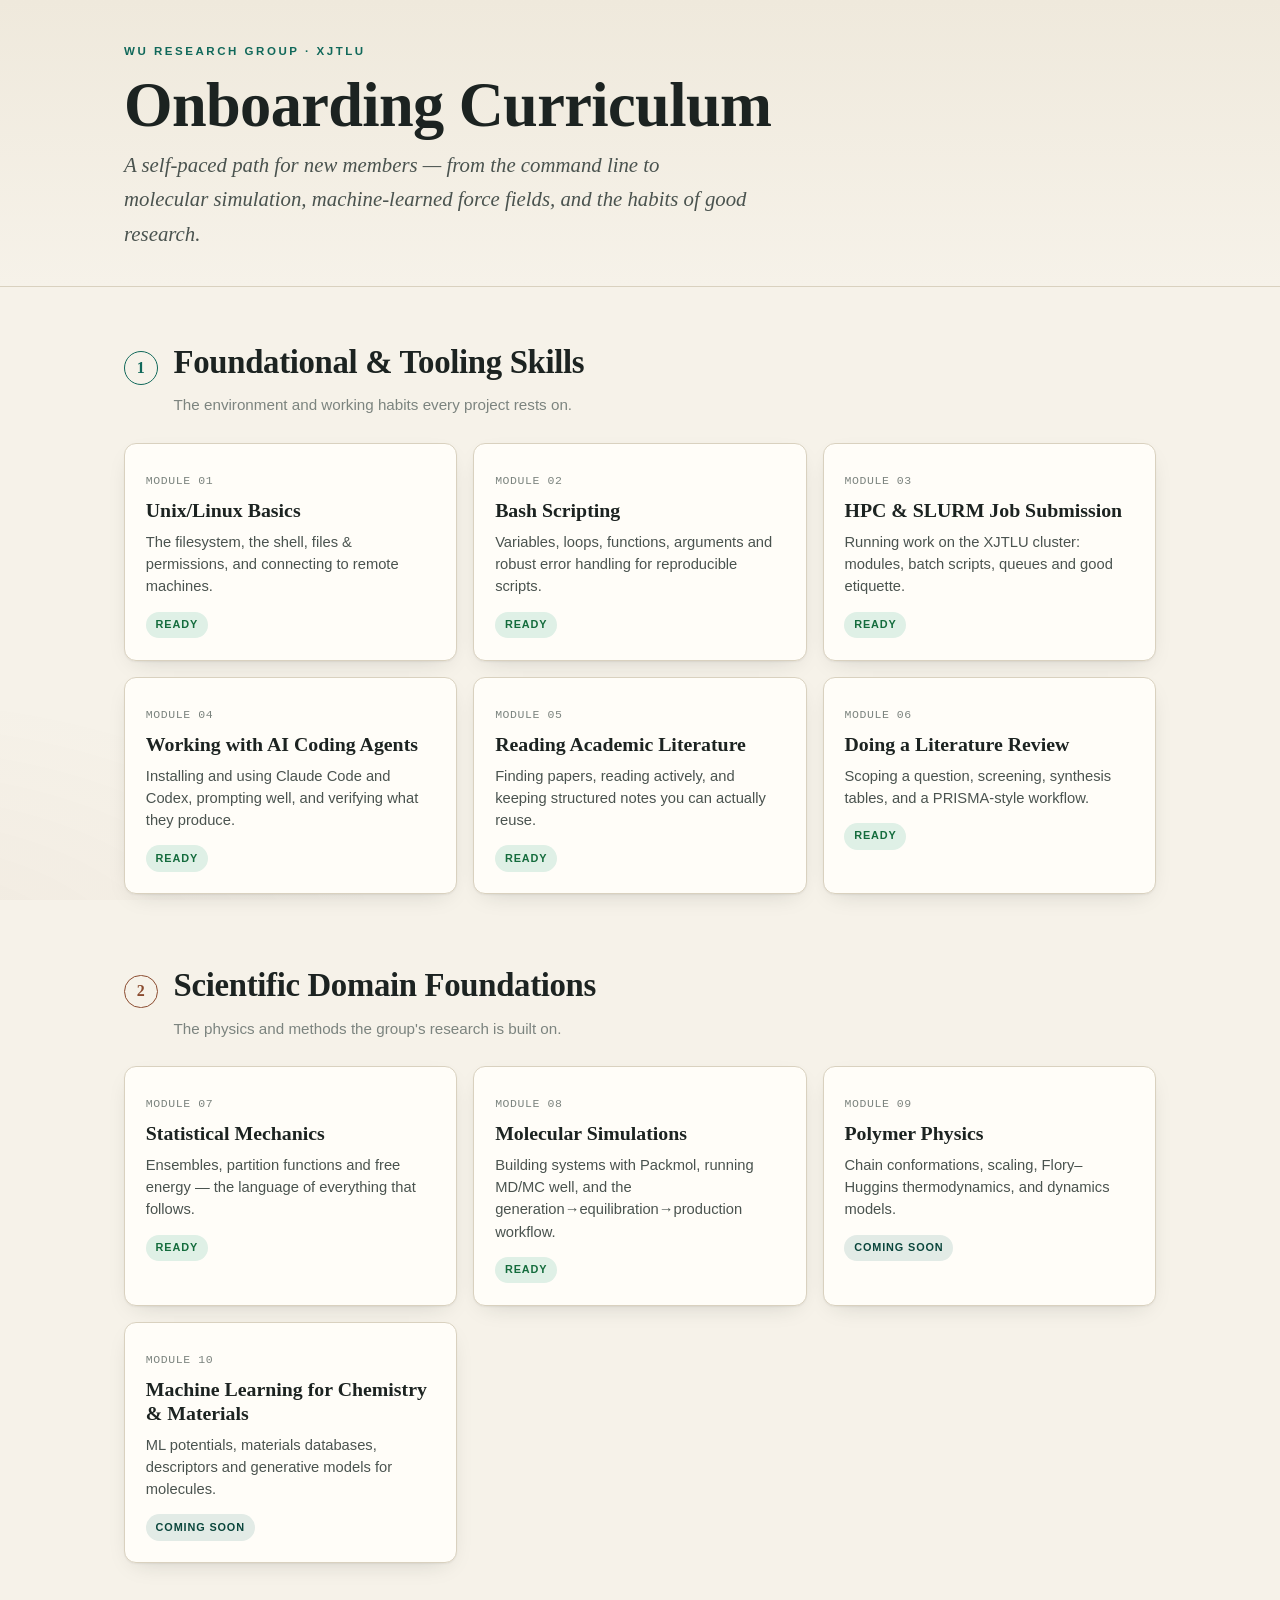
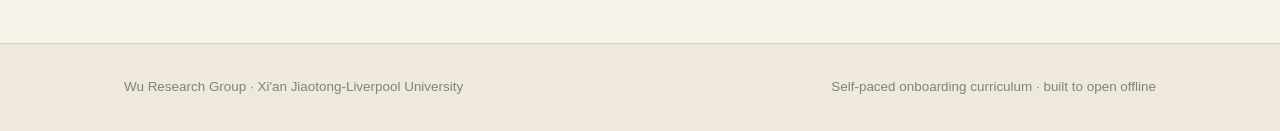
==== index.html @ 7ca5b6db "Module 08: Molecular Simulations — full content System construction (Packmol), MD engine (Verlet, en" ====
<!doctype html>
<html lang="en">
<head>
<meta charset="utf-8">
<meta name="viewport" content="width=device-width, initial-scale=1">
<title>WuGroup Onboarding</title>
<meta name="description" content="Onboarding curriculum for new members of the Wu Research Group (XJTLU): tooling and computational-science foundations.">
<link rel="stylesheet" href="assets/style.css">
</head>
<body>
<div class="wrap">

  <header class="masthead">
    <div class="container">
      <p class="eyebrow">Wu Research Group · XJTLU</p>
      <h1>Onboarding&nbsp;Curriculum</h1>
      <p class="lede">A self-paced path for new members — from the command line to molecular simulation, machine-learned force fields, and the habits of good research.</p>
    </div>
  </header>

  <main class="container">

    <section class="area area--tool">
      <div class="area-head">
        <span class="idx">1</span>
        <div>
          <h2>Foundational &amp; Tooling Skills</h2>
          <div class="sub">The environment and working habits every project rests on.</div>
        </div>
      </div>
      <div class="modules">
        <a class="mod" href="modules/unix-linux-basics.html">
          <span class="num">MODULE 01</span>
          <h3>Unix/Linux Basics</h3>
          <p>The filesystem, the shell, files &amp; permissions, and connecting to remote machines.</p>
          <span class="badge badge--ready">Ready</span>
        </a>
        <a class="mod" href="modules/bash-scripting.html">
          <span class="num">MODULE 02</span>
          <h3>Bash Scripting</h3>
          <p>Variables, loops, functions, arguments and robust error handling for reproducible scripts.</p>
          <span class="badge badge--ready">Ready</span>
        </a>
        <a class="mod" href="modules/hpc-slurm.html">
          <span class="num">MODULE 03</span>
          <h3>HPC &amp; SLURM Job Submission</h3>
          <p>Running work on the XJTLU cluster: modules, batch scripts, queues and good etiquette.</p>
          <span class="badge badge--ready">Ready</span>
        </a>
        <a class="mod" href="modules/ai-coding-agents.html">
          <span class="num">MODULE 04</span>
          <h3>Working with AI Coding Agents</h3>
          <p>Installing and using Claude Code and Codex, prompting well, and verifying what they produce.</p>
          <span class="badge badge--ready">Ready</span>
        </a>
        <a class="mod" href="modules/reading-literature.html">
          <span class="num">MODULE 05</span>
          <h3>Reading Academic Literature</h3>
          <p>Finding papers, reading actively, and keeping structured notes you can actually reuse.</p>
          <span class="badge badge--ready">Ready</span>
        </a>
        <a class="mod" href="modules/literature-review.html">
          <span class="num">MODULE 06</span>
          <h3>Doing a Literature Review</h3>
          <p>Scoping a question, screening, synthesis tables, and a PRISMA-style workflow.</p>
          <span class="badge badge--ready">Ready</span>
        </a>
      </div>
    </section>

    <section class="area area--sci">
      <div class="area-head">
        <span class="idx">2</span>
        <div>
          <h2>Scientific Domain Foundations</h2>
          <div class="sub">The physics and methods the group's research is built on.</div>
        </div>
      </div>
      <div class="modules">
        <a class="mod" href="modules/statistical-mechanics.html">
          <span class="num">MODULE 07</span>
          <h3>Statistical Mechanics</h3>
          <p>Ensembles, partition functions and free energy — the language of everything that follows.</p>
          <span class="badge badge--ready">Ready</span>
        </a>
        <a class="mod" href="modules/molecular-simulations.html">
          <span class="num">MODULE 08</span>
          <h3>Molecular Simulations</h3>
          <p>Building systems with Packmol, running MD/MC well, and the generation→equilibration→production workflow.</p>
          <span class="badge badge--ready">Ready</span>
        </a>
        <a class="mod" href="modules/polymer-physics.html">
          <span class="num">MODULE 09</span>
          <h3>Polymer Physics</h3>
          <p>Chain conformations, scaling, Flory–Huggins thermodynamics, and dynamics models.</p>
          <span class="badge badge--soon">Coming soon</span>
        </a>
        <a class="mod" href="modules/ml-chemistry-materials.html">
          <span class="num">MODULE 10</span>
          <h3>Machine Learning for Chemistry &amp; Materials</h3>
          <p>ML potentials, materials databases, descriptors and generative models for molecules.</p>
          <span class="badge badge--soon">Coming soon</span>
        </a>
      </div>
    </section>

  </main>

  <footer class="site-foot">
    <div class="container">
      <p>Wu Research Group · Xi'an Jiaotong-Liverpool University</p>
      <p>Self-paced onboarding curriculum · built to open offline</p>
    </div>
  </footer>

</div>
</body>
</html>
---- assets/style.css ----
/* ==========================================================================
   WuGroup Onboarding — shared stylesheet
   Standalone: no external fonts, no CDN. Renders offline via file://.
   Aesthetic: refined academic/editorial. Warm paper, deep ink, teal accent.
   ========================================================================== */

:root {
  --paper:        #f6f2e9;
  --paper-2:      #efe9dc;
  --card:         #fffdf8;
  --ink:          #1c2321;
  --ink-soft:     #4a534f;
  --ink-faint:    #7c847f;
  --rule:         #d9d1bf;
  --accent:       #10685a;   /* deep teal-green */
  --accent-dark:  #0a463c;
  --accent-soft:  #e2ebe6;
  --area2:        #8a4b2f;   /* warm sienna, for the science area */
  --area2-soft:   #f0e5da;
  --shadow:       0 1px 2px rgba(28,35,33,.06), 0 8px 24px -12px rgba(28,35,33,.22);

  --serif: "Iowan Old Style", "Palatino Linotype", Palatino, "Book Antiqua", Georgia, serif;
  --sans:  ui-sans-serif, -apple-system, BlinkMacSystemFont, "Segoe UI", Roboto, "Helvetica Neue", Arial, sans-serif;
  --mono:  ui-monospace, "SF Mono", "JetBrains Mono", "Cascadia Code", Menlo, Consolas, monospace;

  --measure: 68ch;
}

* { box-sizing: border-box; }

html { scroll-behavior: smooth; }

body {
  margin: 0;
  background: var(--paper);
  color: var(--ink);
  font-family: var(--sans);
  font-size: 18px;
  line-height: 1.65;
  -webkit-font-smoothing: antialiased;
  text-rendering: optimizeLegibility;
}

/* subtle paper grain via layered gradients (no image files) */
body::before {
  content: "";
  position: fixed;
  inset: 0;
  pointer-events: none;
  z-index: 0;
  background:
    radial-gradient(1200px 600px at 85% -10%, rgba(16,104,90,.06), transparent 60%),
    radial-gradient(900px 500px at -10% 110%, rgba(138,75,47,.05), transparent 60%);
}

.wrap { position: relative; z-index: 1; }

a { color: var(--accent-dark); text-underline-offset: 3px; text-decoration-thickness: 1px; }
a:hover { color: var(--accent); }

code, kbd, samp { font-family: var(--mono); font-size: .88em; }
:not(pre) > code {
  background: var(--paper-2);
  border: 1px solid var(--rule);
  padding: .08em .38em;
  border-radius: 4px;
}
pre {
  background: #10181655;
  background: var(--card);
  border: 1px solid var(--rule);
  border-left: 3px solid var(--accent);
  padding: 1rem 1.15rem;
  border-radius: 8px;
  overflow-x: auto;
  font-family: var(--mono);
  font-size: .82em;
  line-height: 1.55;
}

/* ---------- layout shells ---------- */
.container { max-width: 1080px; margin: 0 auto; padding: 0 1.5rem; }
.prose { max-width: var(--measure); }

/* ---------- masthead ---------- */
.masthead {
  border-bottom: 1px solid var(--rule);
  background: linear-gradient(180deg, var(--paper-2), var(--paper));
}
.masthead .container { padding-top: 2.6rem; padding-bottom: 2.2rem; }
.eyebrow {
  font-family: var(--sans);
  text-transform: uppercase;
  letter-spacing: .22em;
  font-size: .72rem;
  font-weight: 600;
  color: var(--accent);
  margin: 0 0 .8rem;
}
.masthead h1 {
  font-family: var(--serif);
  font-weight: 600;
  font-size: clamp(2.4rem, 6vw, 3.9rem);
  line-height: 1.04;
  letter-spacing: -.01em;
  margin: 0 0 .6rem;
}
.masthead .lede {
  font-family: var(--serif);
  font-size: clamp(1.05rem, 2.4vw, 1.3rem);
  color: var(--ink-soft);
  max-width: 60ch;
  margin: 0;
  font-style: italic;
}

/* ---------- area sections ---------- */
.area { padding: 3rem 0 1rem; }
.area-head { display: flex; align-items: baseline; gap: 1rem; margin-bottom: 1.6rem; }
.area-head .idx {
  font-family: var(--serif);
  font-size: 1rem; font-weight: 700;
  color: var(--accent);
  border: 1.5px solid var(--accent);
  border-radius: 999px;
  width: 2.1rem; height: 2.1rem;
  display: grid; place-items: center;
  flex: none;
}
.area--sci .idx { color: var(--area2); border-color: var(--area2); }
.area-head h2 {
  font-family: var(--serif);
  font-weight: 600;
  font-size: clamp(1.5rem, 3.4vw, 2.05rem);
  margin: 0; letter-spacing: -.01em;
}
.area-head .sub { color: var(--ink-faint); font-size: .95rem; margin-top: .2rem; }

/* ---------- module cards ---------- */
.modules { display: grid; grid-template-columns: repeat(auto-fill, minmax(300px, 1fr)); gap: 1rem; }
.mod {
  position: relative;
  display: block;
  background: var(--card);
  border: 1px solid var(--rule);
  border-radius: 12px;
  padding: 1.25rem 1.3rem 1.35rem;
  box-shadow: var(--shadow);
  text-decoration: none;
  color: inherit;
  transition: transform .16s ease, box-shadow .16s ease, border-color .16s ease;
  overflow: hidden;
}
.mod::before {
  content: "";
  position: absolute; left: 0; top: 0; bottom: 0; width: 4px;
  background: var(--accent);
  opacity: .0; transition: opacity .16s ease;
}
.area--sci .mod::before { background: var(--area2); }
.mod:hover { transform: translateY(-3px); box-shadow: 0 2px 4px rgba(28,35,33,.08), 0 18px 40px -18px rgba(28,35,33,.4); border-color: var(--accent); }
.area--sci .mod:hover { border-color: var(--area2); }
.mod:hover::before { opacity: 1; }
.mod .num {
  font-family: var(--mono);
  font-size: .72rem;
  color: var(--ink-faint);
  letter-spacing: .05em;
}
.mod h3 {
  font-family: var(--serif);
  font-weight: 600;
  font-size: 1.24rem;
  line-height: 1.2;
  margin: .35rem 0 .5rem;
}
.mod p { margin: 0; font-size: .92rem; color: var(--ink-soft); line-height: 1.5; }
.badge {
  display: inline-block;
  margin-top: .9rem;
  font-family: var(--sans);
  font-size: .68rem;
  font-weight: 600;
  letter-spacing: .08em;
  text-transform: uppercase;
  padding: .2rem .55rem;
  border-radius: 999px;
  background: var(--paper-2);
  color: var(--ink-faint);
  border: 1px solid var(--rule);
}
.badge--soon { background: var(--accent-soft); color: var(--accent-dark); border-color: transparent; }
.badge--ready { background: #dff0e6; color: #146c3d; border-color: transparent; }

/* ---------- module page ---------- */
.breadcrumb { padding: 1.4rem 0 0; font-size: .85rem; color: var(--ink-faint); }
.breadcrumb a { text-decoration: none; font-weight: 600; }
.mod-masthead { border-bottom: 1px solid var(--rule); padding-bottom: 1.8rem; margin-bottom: 2rem; }
.mod-masthead .kicker { text-transform: uppercase; letter-spacing: .18em; font-size: .7rem; font-weight: 700; color: var(--accent); margin: 1.4rem 0 .6rem; }
.mod-masthead h1 { font-family: var(--serif); font-weight: 600; font-size: clamp(2rem, 5vw, 3rem); line-height: 1.06; margin: 0 0 .5rem; letter-spacing: -.01em; }
.mod-masthead .summary { font-family: var(--serif); font-style: italic; font-size: 1.18rem; color: var(--ink-soft); margin: 0; max-width: 58ch; }

.section { margin: 2.4rem 0; }
.section > h2 {
  font-family: var(--serif);
  font-weight: 600;
  font-size: 1.5rem;
  margin: 0 0 .8rem;
  padding-bottom: .4rem;
  border-bottom: 2px solid var(--accent-soft);
}
.section h3 { font-family: var(--serif); font-weight: 600; font-size: 1.18rem; margin: 1.6rem 0 .5rem; }
.prose p, .prose li { color: var(--ink); }
.prose ul, .prose ol { padding-left: 1.3rem; }
.prose li { margin: .3rem 0; }

.callout {
  background: var(--accent-soft);
  border-radius: 10px;
  padding: 1rem 1.2rem;
  margin: 1.4rem 0;
  border: 1px solid #cfe0d8;
}
.callout .callout-title { font-weight: 700; color: var(--accent-dark); margin: 0 0 .35rem; font-size: .95rem; }

.meta-grid { display: grid; grid-template-columns: repeat(auto-fit, minmax(220px,1fr)); gap: 1rem; margin: 1.4rem 0; }
.meta-card { background: var(--card); border: 1px solid var(--rule); border-radius: 10px; padding: 1rem 1.1rem; }
.meta-card h4 { margin: 0 0 .5rem; font-size: .72rem; text-transform: uppercase; letter-spacing: .12em; color: var(--ink-faint); }
.meta-card ul { margin: 0; padding-left: 1.1rem; font-size: .92rem; }

figure { margin: 1.6rem 0; }
figure svg, figure img { max-width: 100%; height: auto; display: block; }
figcaption { font-size: .82rem; color: var(--ink-faint); margin-top: .5rem; font-style: italic; }

.resource-list { list-style: none; padding: 0; }
.resource-list li { padding: .55rem 0; border-bottom: 1px dashed var(--rule); }

/* ---------- prev/next nav ---------- */
.pager { display: flex; justify-content: space-between; gap: 1rem; margin: 3rem 0 1rem; padding-top: 1.6rem; border-top: 1px solid var(--rule); }
.pager a { display: block; max-width: 46%; text-decoration: none; color: var(--ink-soft); }
.pager a:hover { color: var(--accent); }
.pager .dir { font-size: .7rem; text-transform: uppercase; letter-spacing: .1em; color: var(--ink-faint); }
.pager .t { font-family: var(--serif); font-size: 1.02rem; font-weight: 600; }
.pager .next { margin-left: auto; text-align: right; }

/* ---------- footer ---------- */
.site-foot { margin-top: 4rem; border-top: 1px solid var(--rule); background: var(--paper-2); }
.site-foot .container { padding: 2rem 1.5rem; display: flex; flex-wrap: wrap; gap: .6rem 1.4rem; align-items: center; justify-content: space-between; }
.site-foot p { margin: 0; font-size: .84rem; color: var(--ink-faint); }
.site-foot a { color: var(--ink-soft); }

@media (max-width: 640px) {
  body { font-size: 17px; }
  .pager { flex-direction: column; }
  .pager a, .pager .next { max-width: 100%; text-align: left; margin-left: 0; }
}

@media (prefers-color-scheme: dark) {
  :root {
    --paper:#14181a; --paper-2:#1b2124; --card:#1c2327; --ink:#e9e6dd; --ink-soft:#b3b8b3;
    --ink-faint:#899089; --rule:#2c3438; --accent:#4fc7b0; --accent-dark:#7ad9c6;
    --accent-soft:#173029; --area2:#d99a74; --area2-soft:#2a201a; --shadow:0 1px 2px rgba(0,0,0,.4),0 10px 30px -14px rgba(0,0,0,.7);
  }
  .badge--ready { background:#123722; color:#7fe0a6; }
  .badge--soon { background:var(--accent-soft); color:var(--accent-dark); }
}
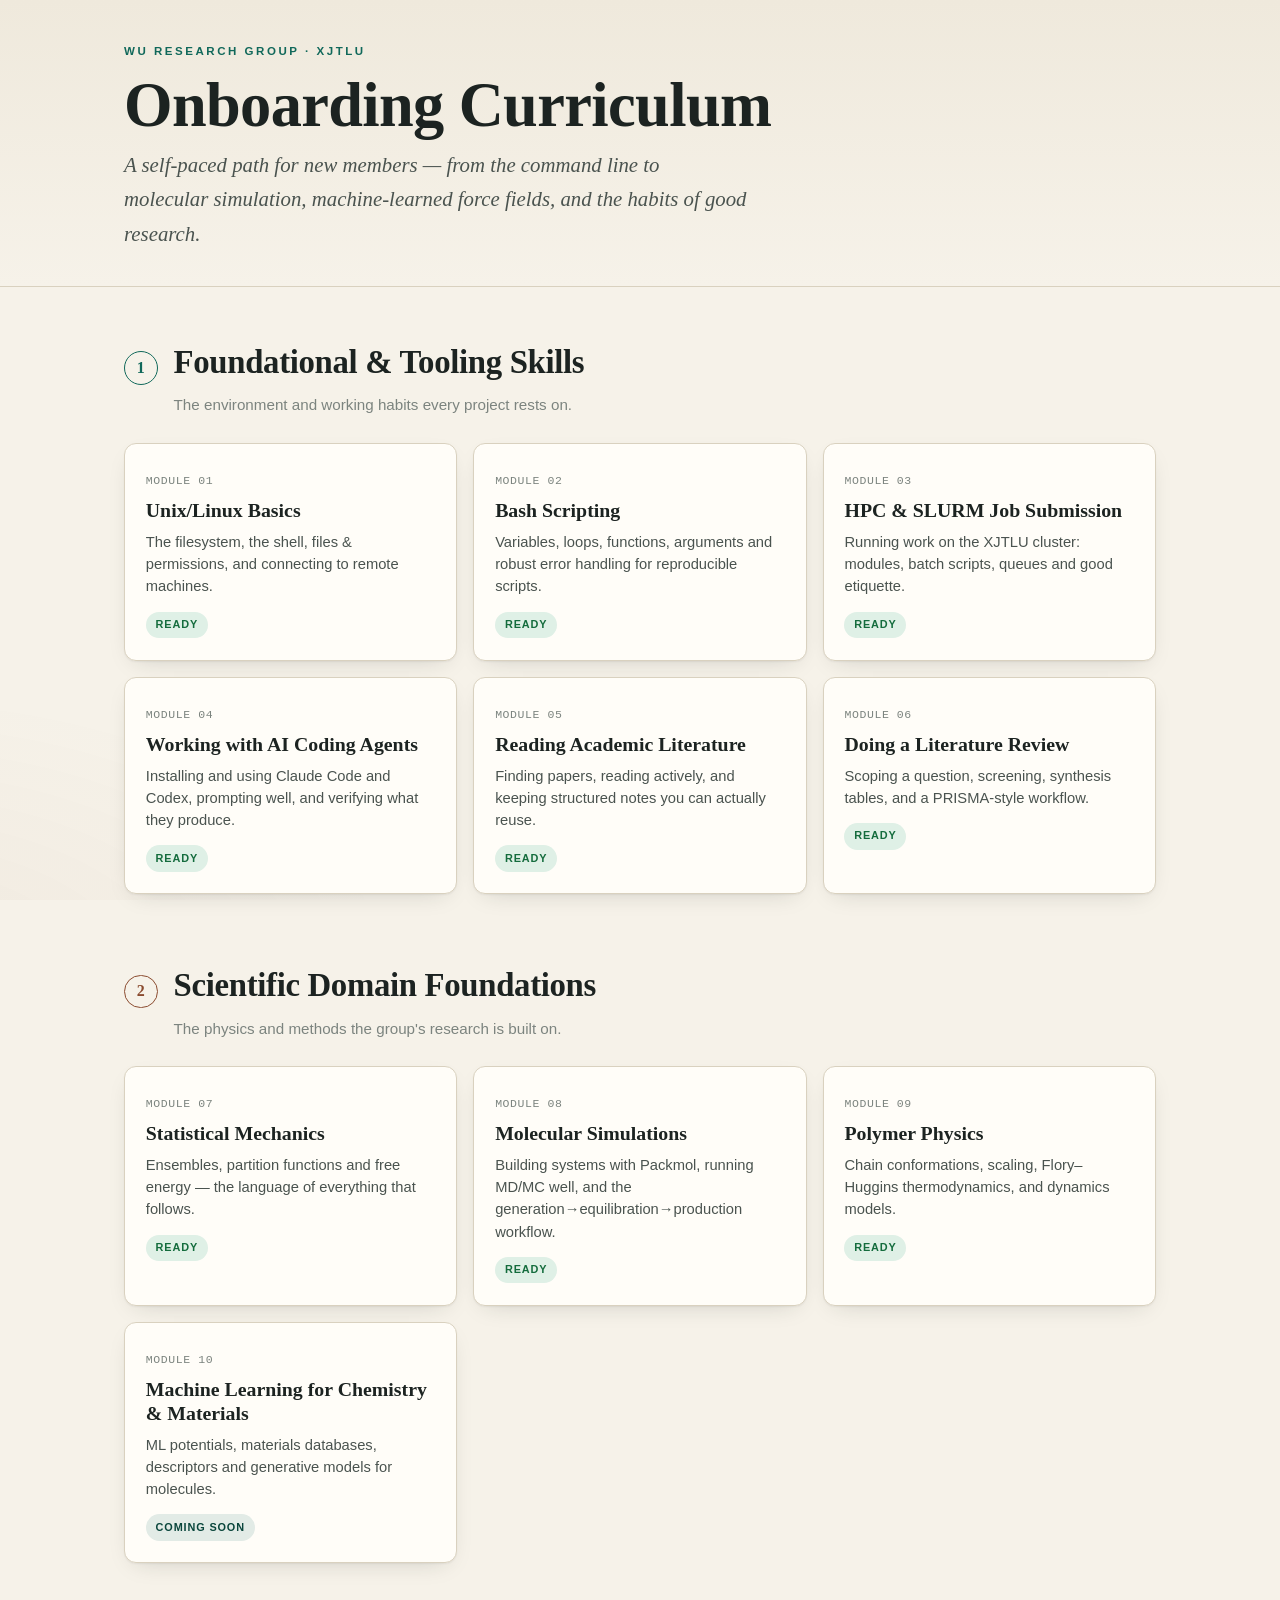
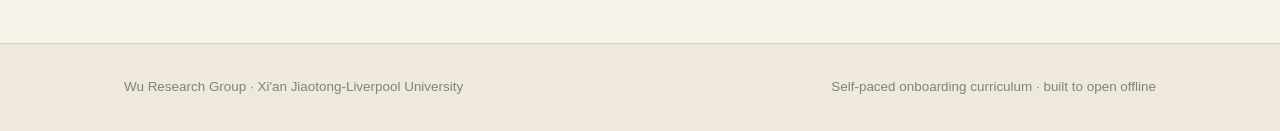
==== commit 01ea26ac: "Module 09: Polymer Physics — full content Chain conformations & scaling (ideal/good/poor solvent exp" ====
--- a/index.html
+++ b/index.html
@@ -93,7 +93,7 @@
           <span class="num">MODULE 09</span>
           <h3>Polymer Physics</h3>
           <p>Chain conformations, scaling, Flory–Huggins thermodynamics, and dynamics models.</p>
-          <span class="badge badge--soon">Coming soon</span>
+          <span class="badge badge--ready">Ready</span>
         </a>
         <a class="mod" href="modules/ml-chemistry-materials.html">
           <span class="num">MODULE 10</span>
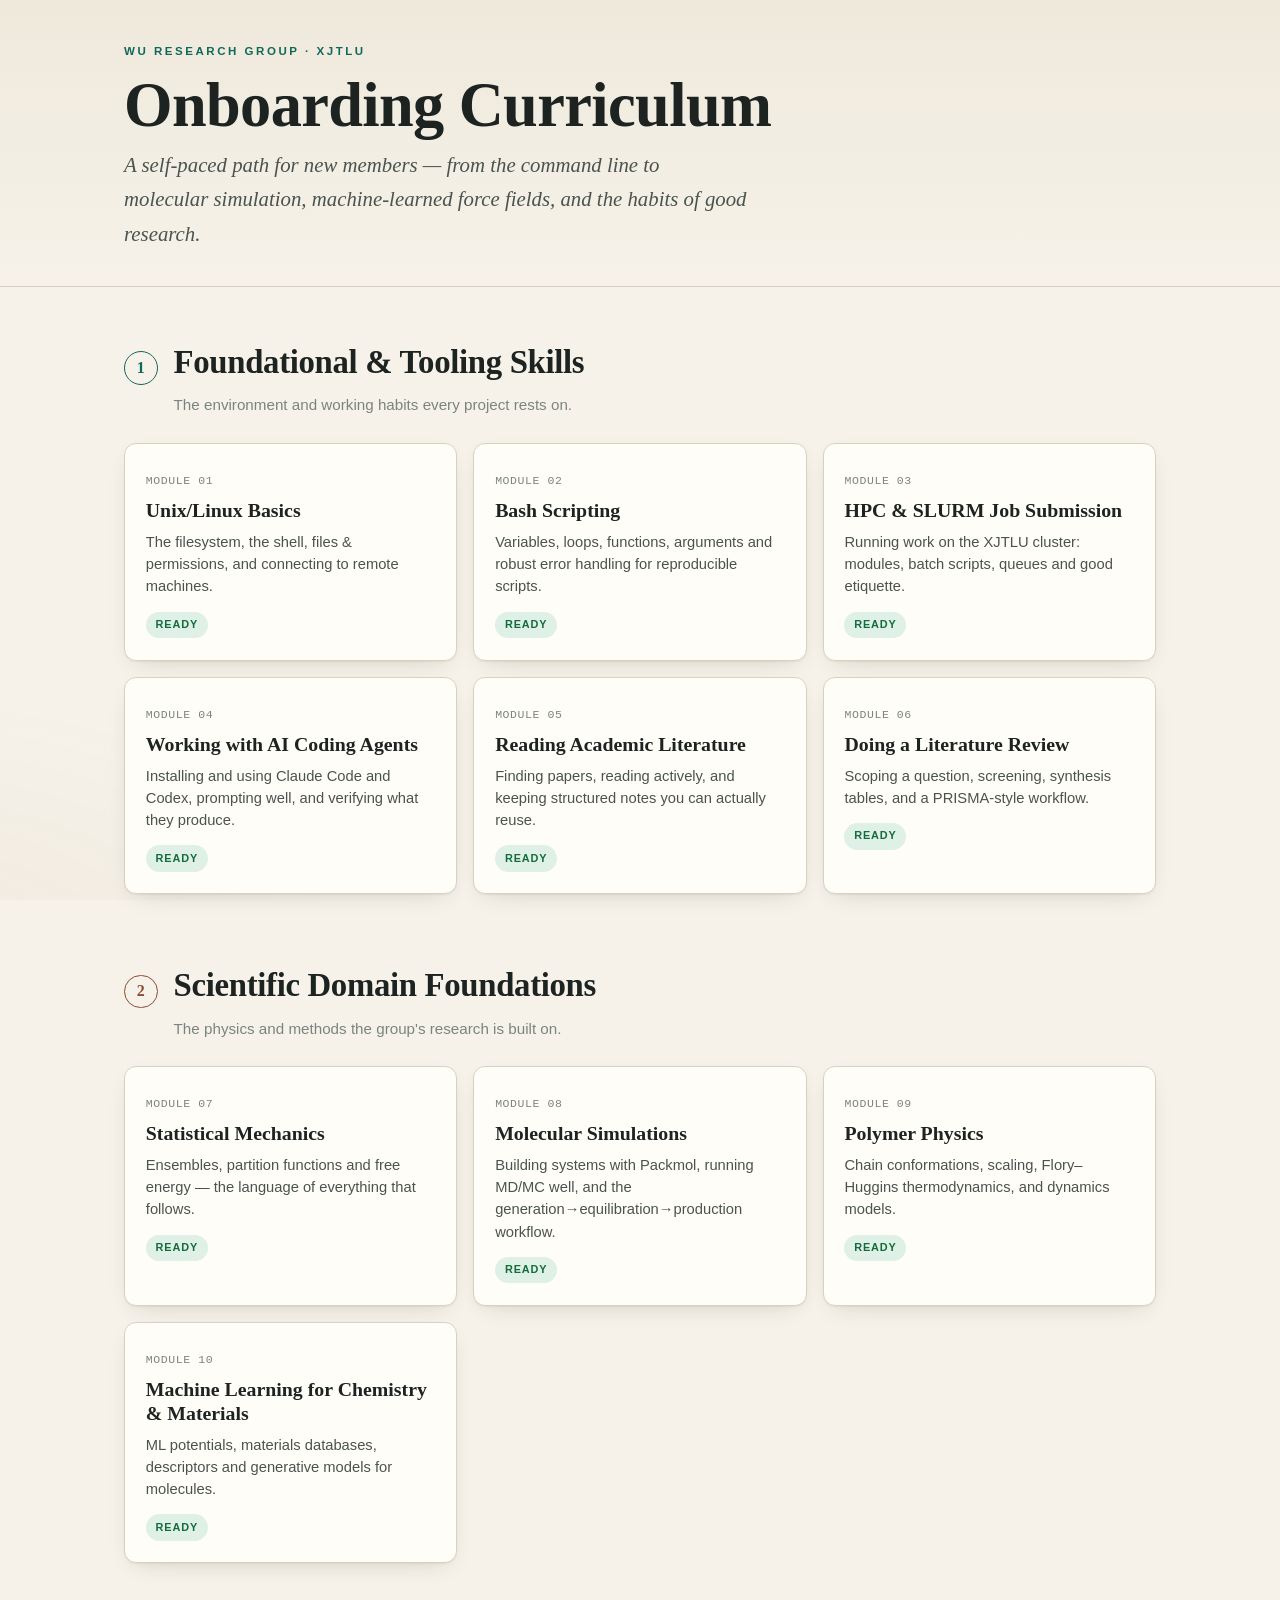
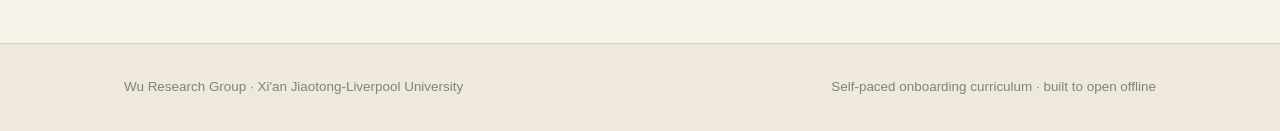
==== commit c4dcb41c: "Module 10: Machine Learning for Chemistry & Materials — full content Supervised learning & honest ev" ====
--- a/index.html
+++ b/index.html
@@ -99,7 +99,7 @@
           <span class="num">MODULE 10</span>
           <h3>Machine Learning for Chemistry &amp; Materials</h3>
           <p>ML potentials, materials databases, descriptors and generative models for molecules.</p>
-          <span class="badge badge--soon">Coming soon</span>
+          <span class="badge badge--ready">Ready</span>
         </a>
       </div>
     </section>
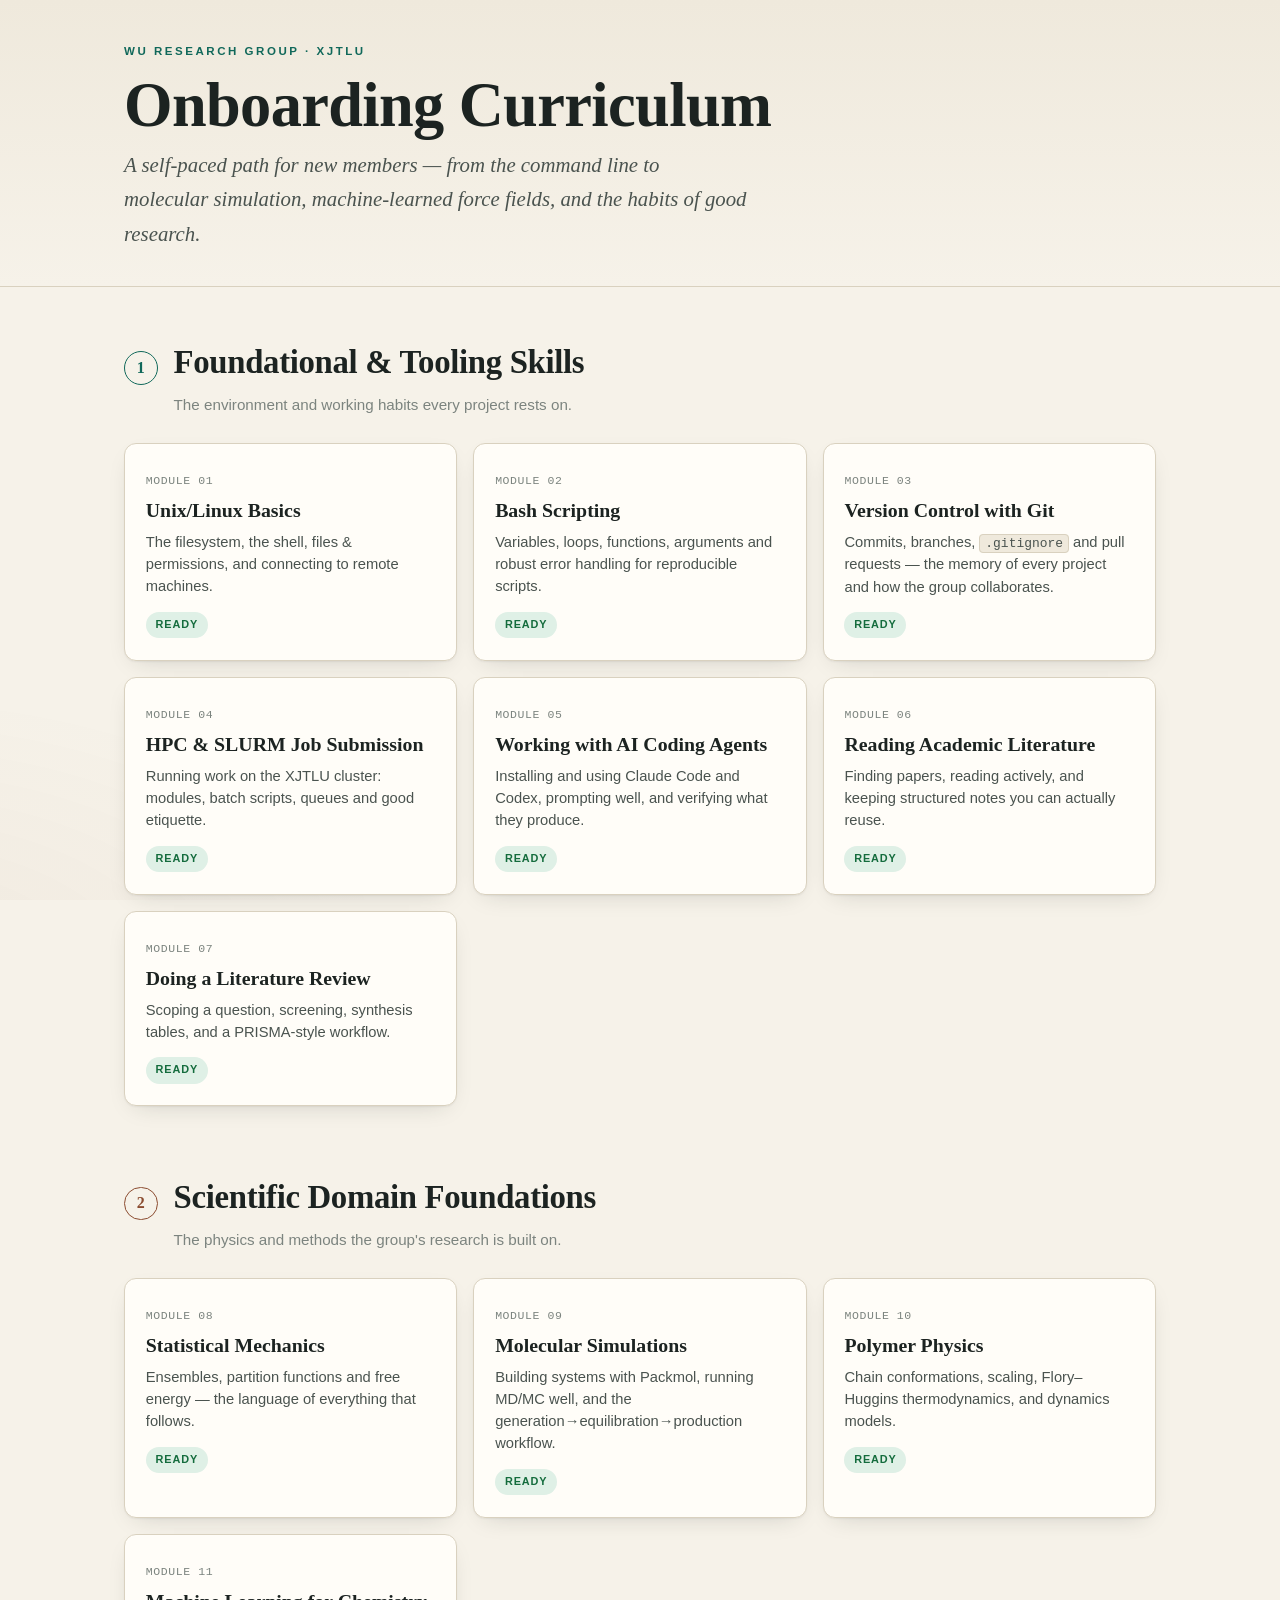
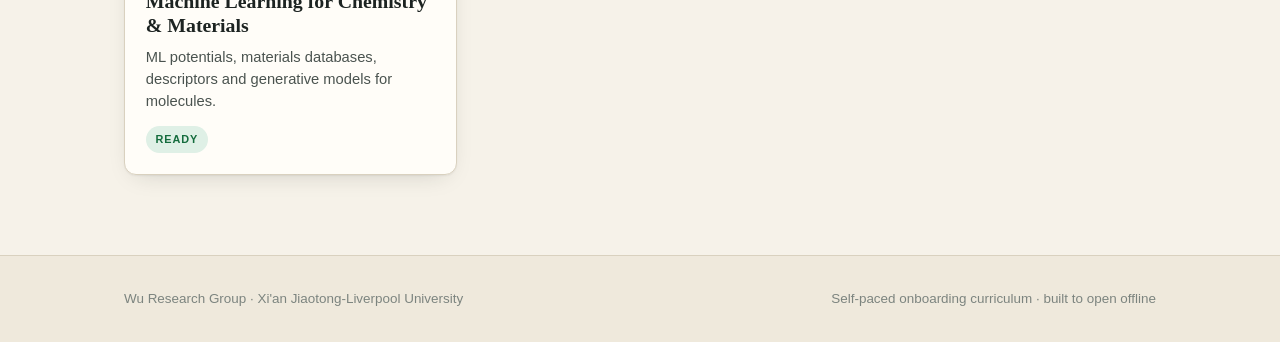
==== commit ea32c791: "Add Module 03 — Version Control with Git; renumber subsequent modules New foundational module teachi" ====
--- a/index.html
+++ b/index.html
@@ -41,26 +41,32 @@
           <p>Variables, loops, functions, arguments and robust error handling for reproducible scripts.</p>
           <span class="badge badge--ready">Ready</span>
         </a>
+        <a class="mod" href="modules/git-version-control.html">
+          <span class="num">MODULE 03</span>
+          <h3>Version Control with Git</h3>
+          <p>Commits, branches, <code>.gitignore</code> and pull requests — the memory of every project and how the group collaborates.</p>
+          <span class="badge badge--ready">Ready</span>
+        </a>
         <a class="mod" href="modules/hpc-slurm.html">
-          <span class="num">MODULE 03</span>
+          <span class="num">MODULE 04</span>
           <h3>HPC &amp; SLURM Job Submission</h3>
           <p>Running work on the XJTLU cluster: modules, batch scripts, queues and good etiquette.</p>
           <span class="badge badge--ready">Ready</span>
         </a>
         <a class="mod" href="modules/ai-coding-agents.html">
-          <span class="num">MODULE 04</span>
+          <span class="num">MODULE 05</span>
           <h3>Working with AI Coding Agents</h3>
           <p>Installing and using Claude Code and Codex, prompting well, and verifying what they produce.</p>
           <span class="badge badge--ready">Ready</span>
         </a>
         <a class="mod" href="modules/reading-literature.html">
-          <span class="num">MODULE 05</span>
+          <span class="num">MODULE 06</span>
           <h3>Reading Academic Literature</h3>
           <p>Finding papers, reading actively, and keeping structured notes you can actually reuse.</p>
           <span class="badge badge--ready">Ready</span>
         </a>
         <a class="mod" href="modules/literature-review.html">
-          <span class="num">MODULE 06</span>
+          <span class="num">MODULE 07</span>
           <h3>Doing a Literature Review</h3>
           <p>Scoping a question, screening, synthesis tables, and a PRISMA-style workflow.</p>
           <span class="badge badge--ready">Ready</span>
@@ -78,25 +84,25 @@
       </div>
       <div class="modules">
         <a class="mod" href="modules/statistical-mechanics.html">
-          <span class="num">MODULE 07</span>
+          <span class="num">MODULE 08</span>
           <h3>Statistical Mechanics</h3>
           <p>Ensembles, partition functions and free energy — the language of everything that follows.</p>
           <span class="badge badge--ready">Ready</span>
         </a>
         <a class="mod" href="modules/molecular-simulations.html">
-          <span class="num">MODULE 08</span>
+          <span class="num">MODULE 09</span>
           <h3>Molecular Simulations</h3>
           <p>Building systems with Packmol, running MD/MC well, and the generation→equilibration→production workflow.</p>
           <span class="badge badge--ready">Ready</span>
         </a>
         <a class="mod" href="modules/polymer-physics.html">
-          <span class="num">MODULE 09</span>
+          <span class="num">MODULE 10</span>
           <h3>Polymer Physics</h3>
           <p>Chain conformations, scaling, Flory–Huggins thermodynamics, and dynamics models.</p>
           <span class="badge badge--ready">Ready</span>
         </a>
         <a class="mod" href="modules/ml-chemistry-materials.html">
-          <span class="num">MODULE 10</span>
+          <span class="num">MODULE 11</span>
           <h3>Machine Learning for Chemistry &amp; Materials</h3>
           <p>ML potentials, materials databases, descriptors and generative models for molecules.</p>
           <span class="badge badge--ready">Ready</span>
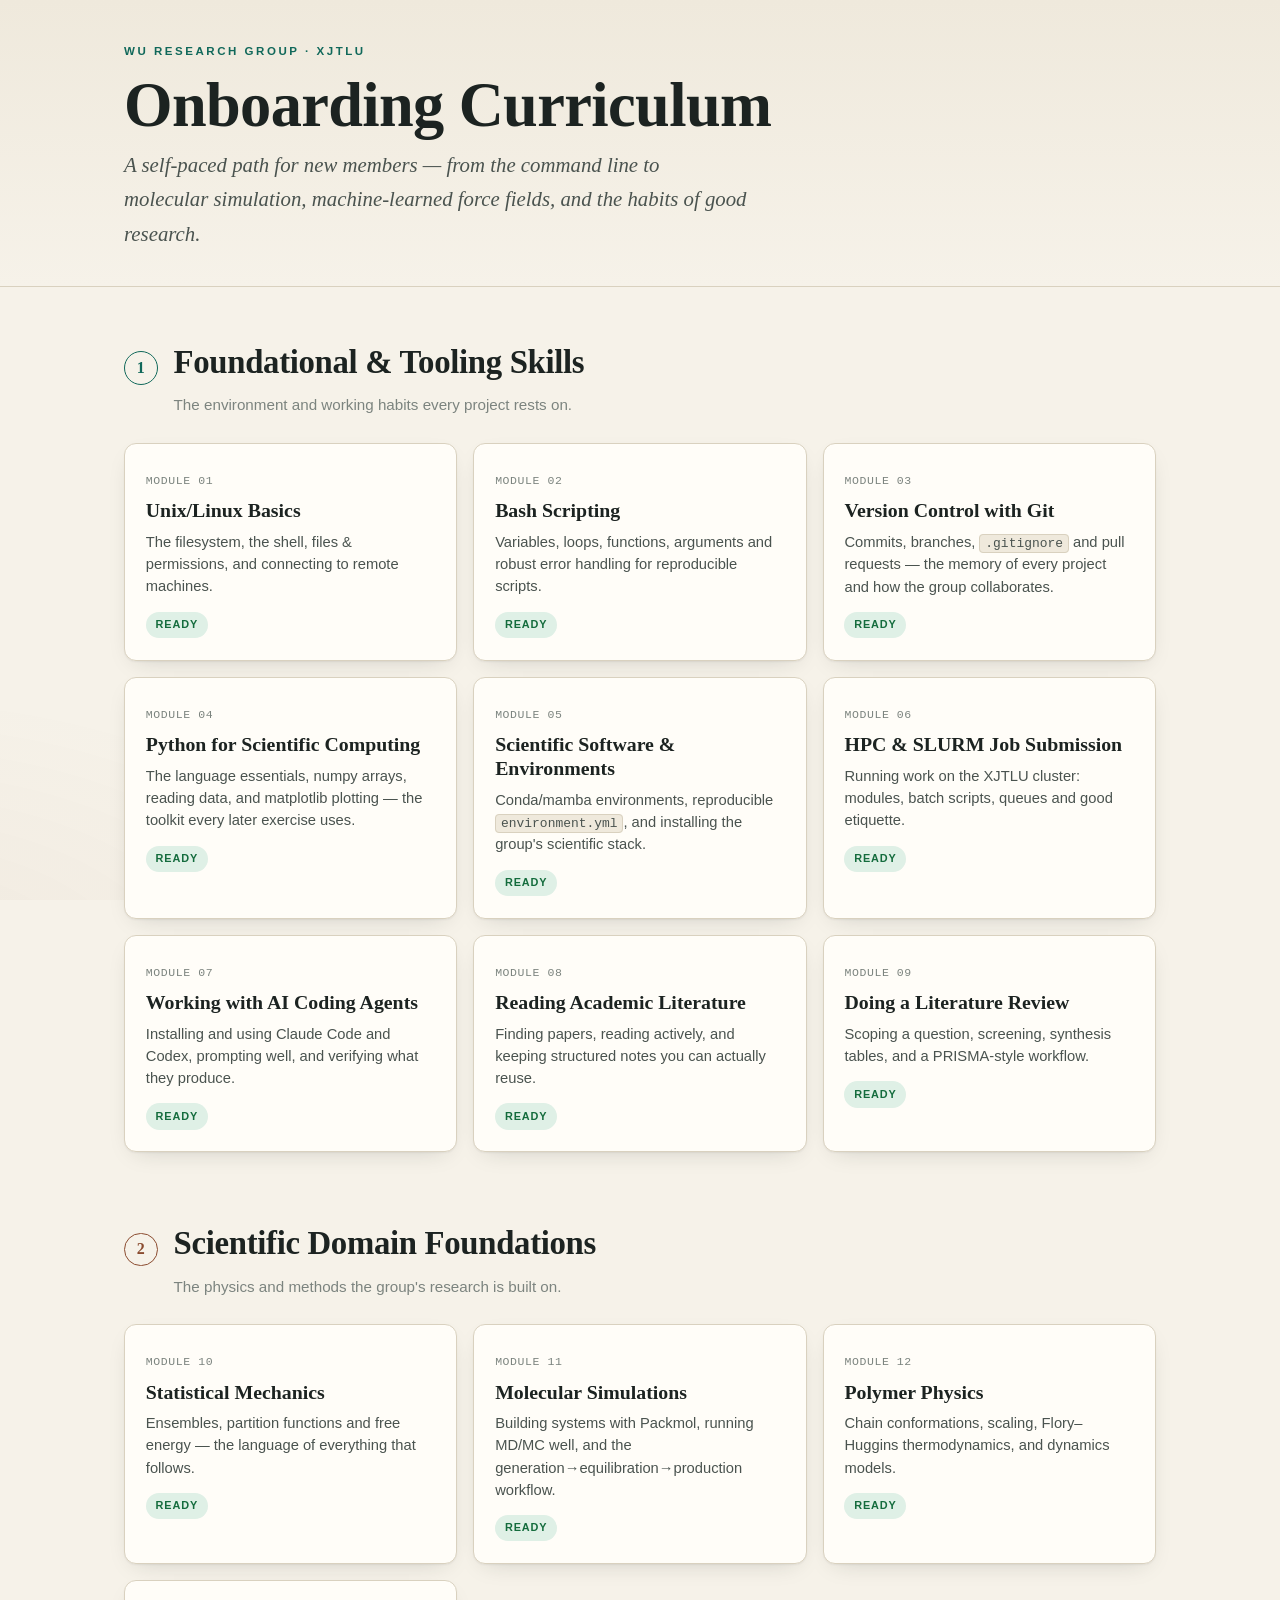
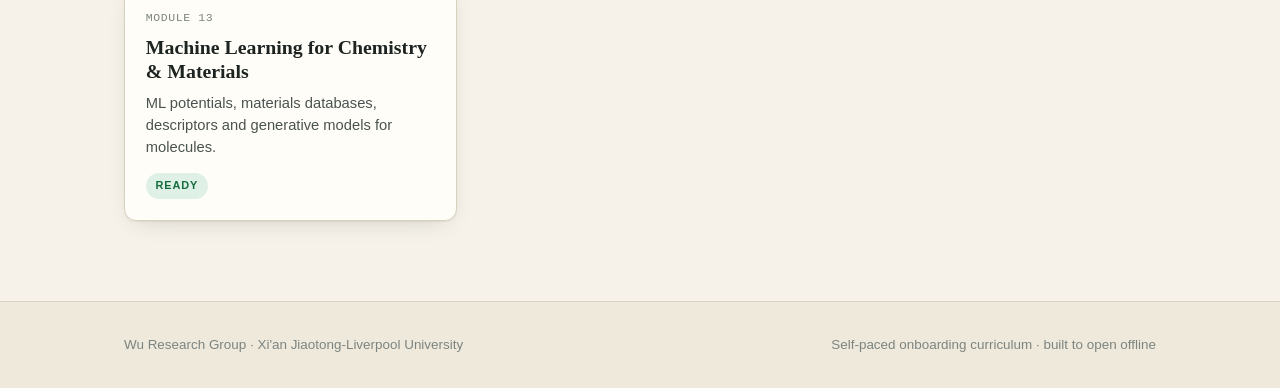
==== commit 88603360: "Add Modules 04 (Python) & 05 (Scientific Software & Environments); single renumber to 13 Batched fou" ====
--- a/index.html
+++ b/index.html
@@ -47,26 +47,38 @@
           <p>Commits, branches, <code>.gitignore</code> and pull requests — the memory of every project and how the group collaborates.</p>
           <span class="badge badge--ready">Ready</span>
         </a>
+        <a class="mod" href="modules/python-scientific-computing.html">
+          <span class="num">MODULE 04</span>
+          <h3>Python for Scientific Computing</h3>
+          <p>The language essentials, numpy arrays, reading data, and matplotlib plotting — the toolkit every later exercise uses.</p>
+          <span class="badge badge--ready">Ready</span>
+        </a>
+        <a class="mod" href="modules/scientific-software-environments.html">
+          <span class="num">MODULE 05</span>
+          <h3>Scientific Software &amp; Environments</h3>
+          <p>Conda/mamba environments, reproducible <code>environment.yml</code>, and installing the group's scientific stack.</p>
+          <span class="badge badge--ready">Ready</span>
+        </a>
         <a class="mod" href="modules/hpc-slurm.html">
-          <span class="num">MODULE 04</span>
+          <span class="num">MODULE 06</span>
           <h3>HPC &amp; SLURM Job Submission</h3>
           <p>Running work on the XJTLU cluster: modules, batch scripts, queues and good etiquette.</p>
           <span class="badge badge--ready">Ready</span>
         </a>
         <a class="mod" href="modules/ai-coding-agents.html">
-          <span class="num">MODULE 05</span>
+          <span class="num">MODULE 07</span>
           <h3>Working with AI Coding Agents</h3>
           <p>Installing and using Claude Code and Codex, prompting well, and verifying what they produce.</p>
           <span class="badge badge--ready">Ready</span>
         </a>
         <a class="mod" href="modules/reading-literature.html">
-          <span class="num">MODULE 06</span>
+          <span class="num">MODULE 08</span>
           <h3>Reading Academic Literature</h3>
           <p>Finding papers, reading actively, and keeping structured notes you can actually reuse.</p>
           <span class="badge badge--ready">Ready</span>
         </a>
         <a class="mod" href="modules/literature-review.html">
-          <span class="num">MODULE 07</span>
+          <span class="num">MODULE 09</span>
           <h3>Doing a Literature Review</h3>
           <p>Scoping a question, screening, synthesis tables, and a PRISMA-style workflow.</p>
           <span class="badge badge--ready">Ready</span>
@@ -84,25 +96,25 @@
       </div>
       <div class="modules">
         <a class="mod" href="modules/statistical-mechanics.html">
-          <span class="num">MODULE 08</span>
+          <span class="num">MODULE 10</span>
           <h3>Statistical Mechanics</h3>
           <p>Ensembles, partition functions and free energy — the language of everything that follows.</p>
           <span class="badge badge--ready">Ready</span>
         </a>
         <a class="mod" href="modules/molecular-simulations.html">
-          <span class="num">MODULE 09</span>
+          <span class="num">MODULE 11</span>
           <h3>Molecular Simulations</h3>
           <p>Building systems with Packmol, running MD/MC well, and the generation→equilibration→production workflow.</p>
           <span class="badge badge--ready">Ready</span>
         </a>
         <a class="mod" href="modules/polymer-physics.html">
-          <span class="num">MODULE 10</span>
+          <span class="num">MODULE 12</span>
           <h3>Polymer Physics</h3>
           <p>Chain conformations, scaling, Flory–Huggins thermodynamics, and dynamics models.</p>
           <span class="badge badge--ready">Ready</span>
         </a>
         <a class="mod" href="modules/ml-chemistry-materials.html">
-          <span class="num">MODULE 11</span>
+          <span class="num">MODULE 13</span>
           <h3>Machine Learning for Chemistry &amp; Materials</h3>
           <p>ML potentials, materials databases, descriptors and generative models for molecules.</p>
           <span class="badge badge--ready">Ready</span>
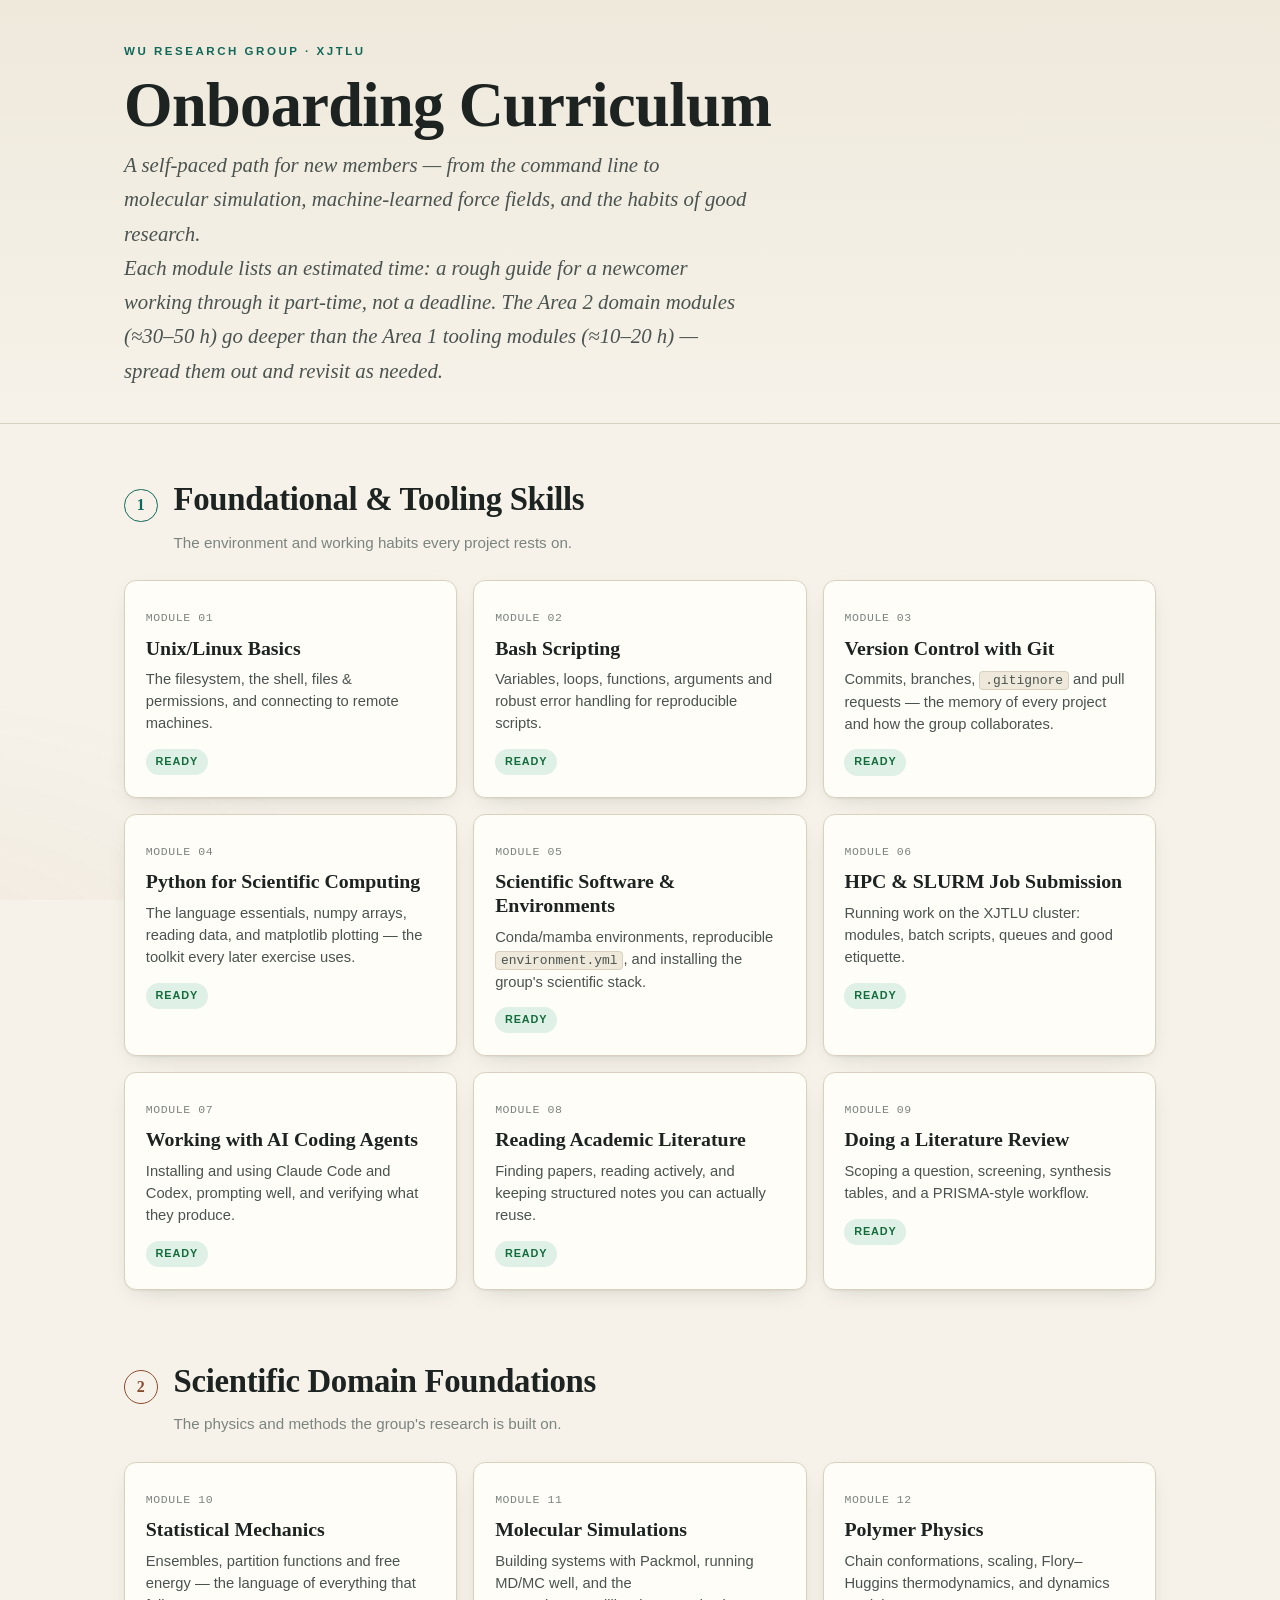
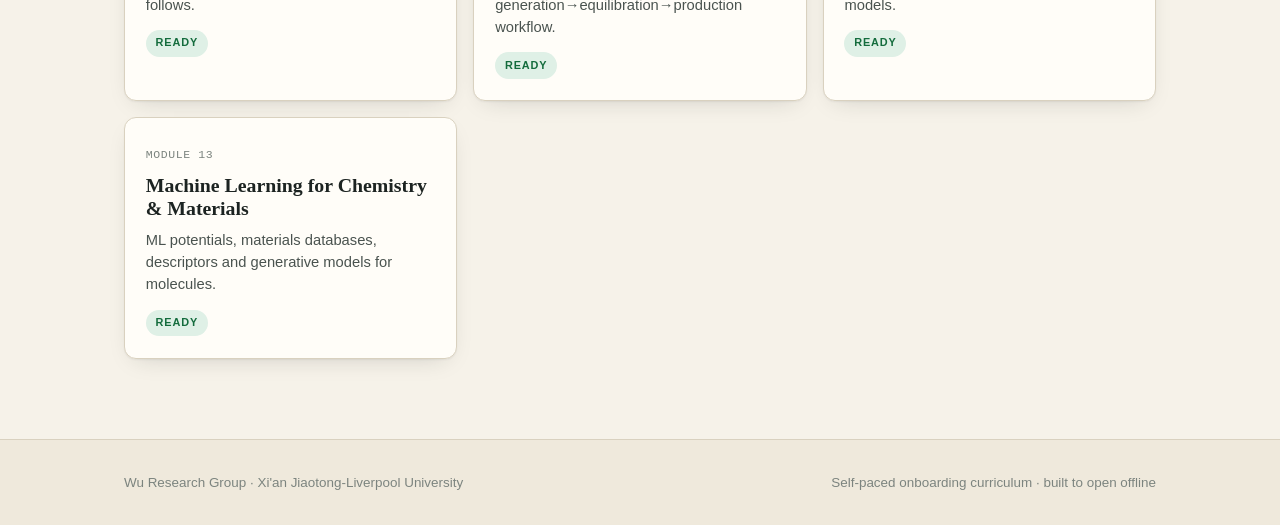
==== commit 7b184c66: "Cross-module consistency & accuracy pass (all 13 modules) Final planned round: consistency and accur" ====
--- a/index.html
+++ b/index.html
@@ -15,6 +15,7 @@
       <p class="eyebrow">Wu Research Group · XJTLU</p>
       <h1>Onboarding&nbsp;Curriculum</h1>
       <p class="lede">A self-paced path for new members — from the command line to molecular simulation, machine-learned force fields, and the habits of good research.</p>
+      <p class="lede">Each module lists an estimated time: a rough guide for a newcomer working through it part-time, not a deadline. The Area&nbsp;2 domain modules (≈30–50&nbsp;h) go deeper than the Area&nbsp;1 tooling modules (≈10–20&nbsp;h) — spread them out and revisit as needed.</p>
     </div>
   </header>
 
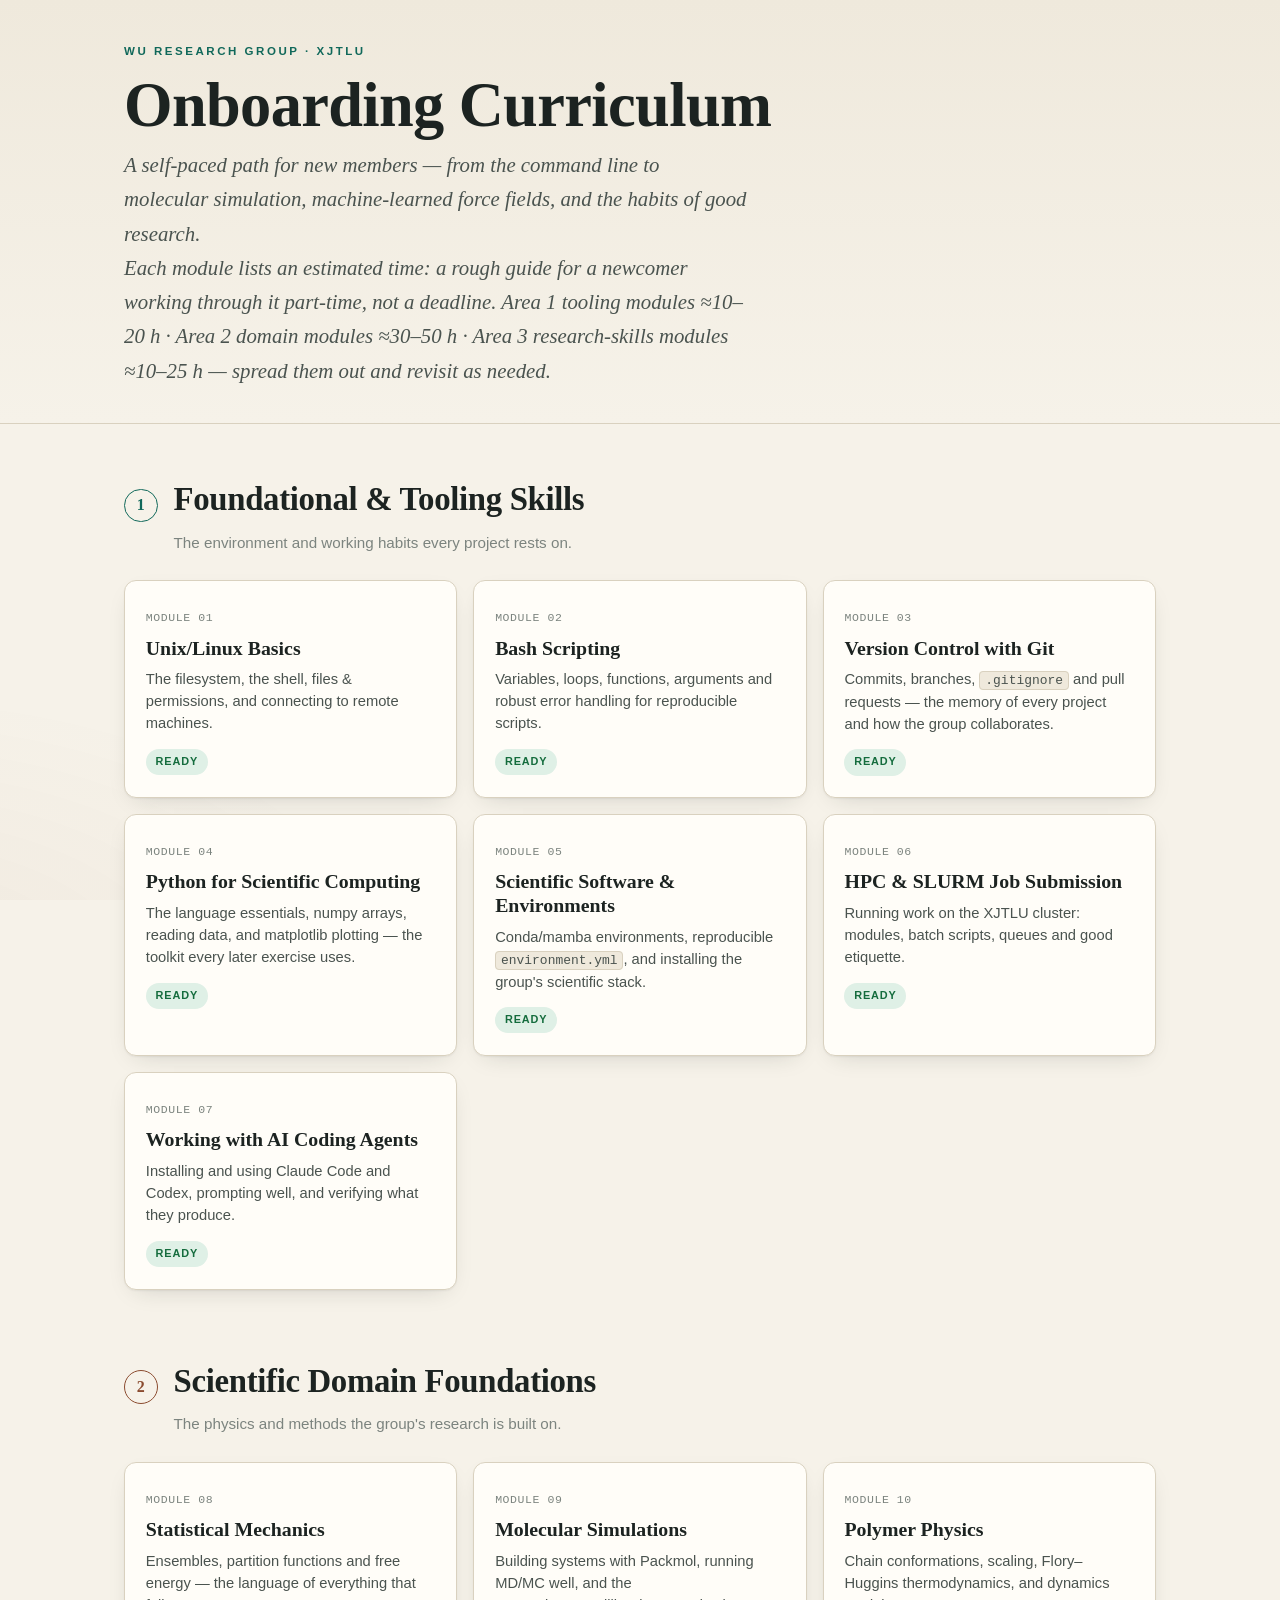
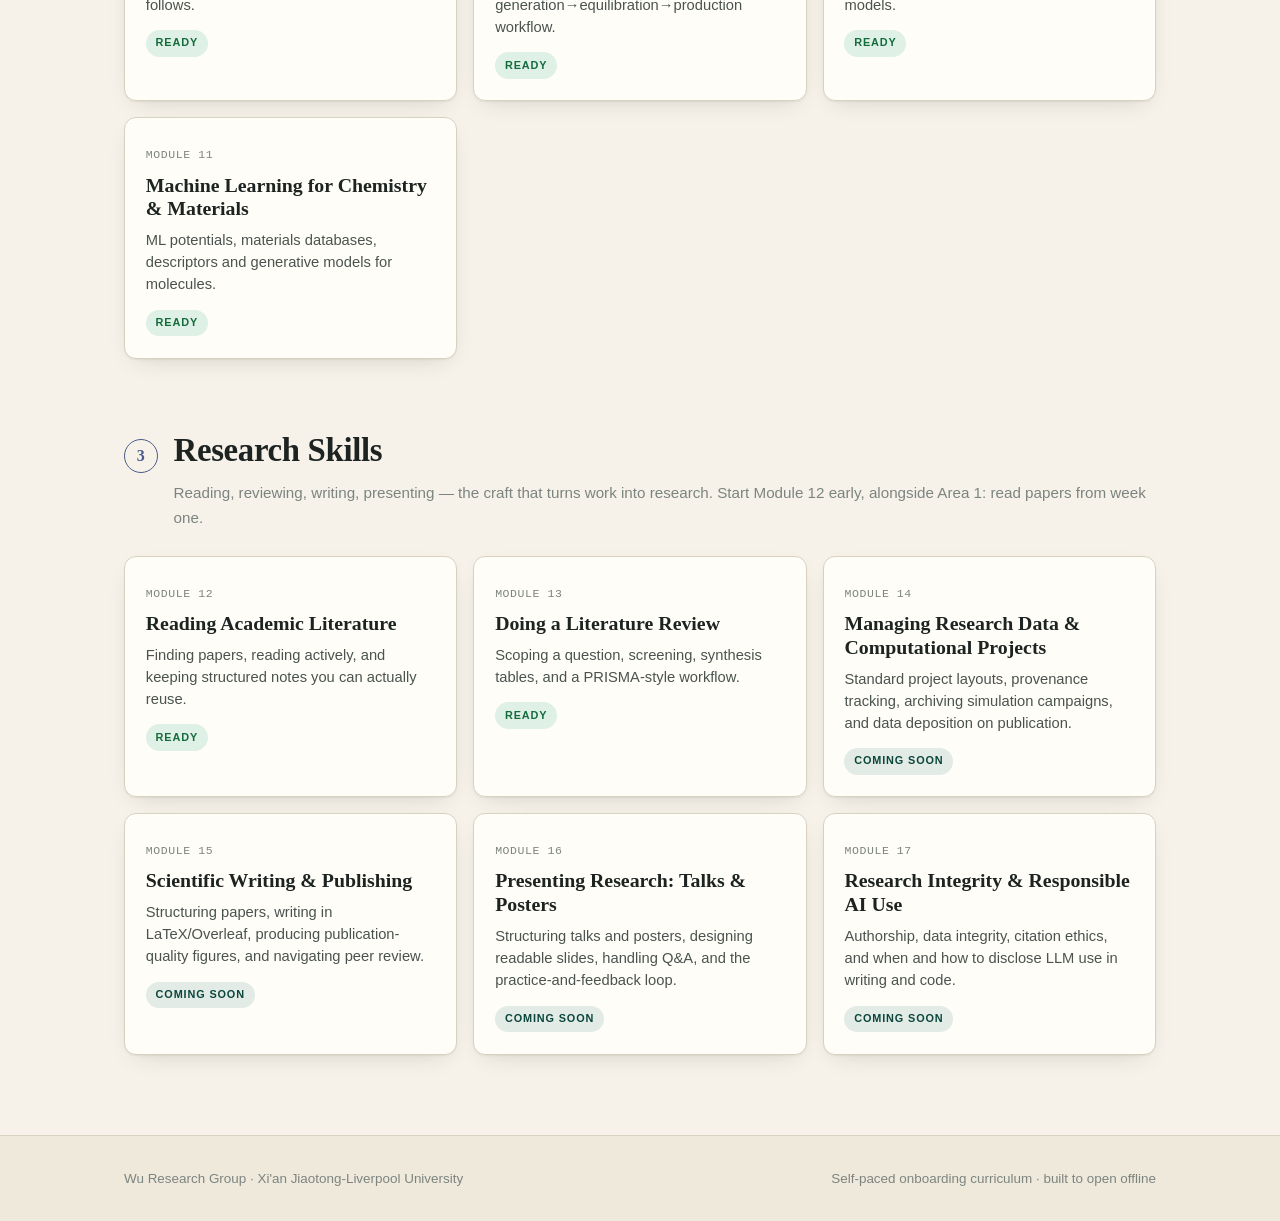
==== commit fc636ed6: "Add Area 3 Research Skills section; renumber modules 08-13 Reorganizes the 13-module curriculum into" ====
--- a/index.html
+++ b/index.html
@@ -4,7 +4,7 @@
 <meta charset="utf-8">
 <meta name="viewport" content="width=device-width, initial-scale=1">
 <title>WuGroup Onboarding</title>
-<meta name="description" content="Onboarding curriculum for new members of the Wu Research Group (XJTLU): tooling and computational-science foundations.">
+<meta name="description" content="Onboarding curriculum for new members of the Wu Research Group (XJTLU): tooling, computational-science foundations, and research skills.">
 <link rel="stylesheet" href="assets/style.css">
 </head>
 <body>
@@ -15,7 +15,7 @@
       <p class="eyebrow">Wu Research Group · XJTLU</p>
       <h1>Onboarding&nbsp;Curriculum</h1>
       <p class="lede">A self-paced path for new members — from the command line to molecular simulation, machine-learned force fields, and the habits of good research.</p>
-      <p class="lede">Each module lists an estimated time: a rough guide for a newcomer working through it part-time, not a deadline. The Area&nbsp;2 domain modules (≈30–50&nbsp;h) go deeper than the Area&nbsp;1 tooling modules (≈10–20&nbsp;h) — spread them out and revisit as needed.</p>
+      <p class="lede">Each module lists an estimated time: a rough guide for a newcomer working through it part-time, not a deadline. Area&nbsp;1 tooling modules ≈10–20&nbsp;h · Area&nbsp;2 domain modules ≈30–50&nbsp;h · Area&nbsp;3 research-skills modules ≈10–25&nbsp;h — spread them out and revisit as needed.</p>
     </div>
   </header>
 
@@ -72,18 +72,6 @@
           <p>Installing and using Claude Code and Codex, prompting well, and verifying what they produce.</p>
           <span class="badge badge--ready">Ready</span>
         </a>
-        <a class="mod" href="modules/reading-literature.html">
-          <span class="num">MODULE 08</span>
-          <h3>Reading Academic Literature</h3>
-          <p>Finding papers, reading actively, and keeping structured notes you can actually reuse.</p>
-          <span class="badge badge--ready">Ready</span>
-        </a>
-        <a class="mod" href="modules/literature-review.html">
-          <span class="num">MODULE 09</span>
-          <h3>Doing a Literature Review</h3>
-          <p>Scoping a question, screening, synthesis tables, and a PRISMA-style workflow.</p>
-          <span class="badge badge--ready">Ready</span>
-        </a>
       </div>
     </section>
 
@@ -97,29 +85,77 @@
       </div>
       <div class="modules">
         <a class="mod" href="modules/statistical-mechanics.html">
-          <span class="num">MODULE 10</span>
+          <span class="num">MODULE 08</span>
           <h3>Statistical Mechanics</h3>
           <p>Ensembles, partition functions and free energy — the language of everything that follows.</p>
           <span class="badge badge--ready">Ready</span>
         </a>
         <a class="mod" href="modules/molecular-simulations.html">
-          <span class="num">MODULE 11</span>
+          <span class="num">MODULE 09</span>
           <h3>Molecular Simulations</h3>
           <p>Building systems with Packmol, running MD/MC well, and the generation→equilibration→production workflow.</p>
           <span class="badge badge--ready">Ready</span>
         </a>
         <a class="mod" href="modules/polymer-physics.html">
-          <span class="num">MODULE 12</span>
+          <span class="num">MODULE 10</span>
           <h3>Polymer Physics</h3>
           <p>Chain conformations, scaling, Flory–Huggins thermodynamics, and dynamics models.</p>
           <span class="badge badge--ready">Ready</span>
         </a>
         <a class="mod" href="modules/ml-chemistry-materials.html">
-          <span class="num">MODULE 13</span>
+          <span class="num">MODULE 11</span>
           <h3>Machine Learning for Chemistry &amp; Materials</h3>
           <p>ML potentials, materials databases, descriptors and generative models for molecules.</p>
           <span class="badge badge--ready">Ready</span>
         </a>
+      </div>
+    </section>
+
+    <section class="area area--research">
+      <div class="area-head">
+        <span class="idx">3</span>
+        <div>
+          <h2>Research Skills</h2>
+          <div class="sub">Reading, reviewing, writing, presenting — the craft that turns work into research. Start Module 12 early, alongside Area 1: read papers from week one.</div>
+        </div>
+      </div>
+      <div class="modules">
+        <a class="mod" href="modules/reading-literature.html">
+          <span class="num">MODULE 12</span>
+          <h3>Reading Academic Literature</h3>
+          <p>Finding papers, reading actively, and keeping structured notes you can actually reuse.</p>
+          <span class="badge badge--ready">Ready</span>
+        </a>
+        <a class="mod" href="modules/literature-review.html">
+          <span class="num">MODULE 13</span>
+          <h3>Doing a Literature Review</h3>
+          <p>Scoping a question, screening, synthesis tables, and a PRISMA-style workflow.</p>
+          <span class="badge badge--ready">Ready</span>
+        </a>
+        <div class="mod">
+          <span class="num">MODULE 14</span>
+          <h3>Managing Research Data &amp; Computational Projects</h3>
+          <p>Standard project layouts, provenance tracking, archiving simulation campaigns, and data deposition on publication.</p>
+          <span class="badge badge--soon">Coming soon</span>
+        </div>
+        <div class="mod">
+          <span class="num">MODULE 15</span>
+          <h3>Scientific Writing &amp; Publishing</h3>
+          <p>Structuring papers, writing in LaTeX/Overleaf, producing publication-quality figures, and navigating peer review.</p>
+          <span class="badge badge--soon">Coming soon</span>
+        </div>
+        <div class="mod">
+          <span class="num">MODULE 16</span>
+          <h3>Presenting Research: Talks &amp; Posters</h3>
+          <p>Structuring talks and posters, designing readable slides, handling Q&amp;A, and the practice-and-feedback loop.</p>
+          <span class="badge badge--soon">Coming soon</span>
+        </div>
+        <div class="mod">
+          <span class="num">MODULE 17</span>
+          <h3>Research Integrity &amp; Responsible AI Use</h3>
+          <p>Authorship, data integrity, citation ethics, and when and how to disclose LLM use in writing and code.</p>
+          <span class="badge badge--soon">Coming soon</span>
+        </div>
       </div>
     </section>
 
--- a/assets/style.css
+++ b/assets/style.css
@@ -17,6 +17,8 @@
   --accent-soft:  #e2ebe6;
   --area2:        #8a4b2f;   /* warm sienna, for the science area */
   --area2-soft:   #f0e5da;
+  --area3:        #4a5a8a;   /* muted indigo, for the research skills area */
+  --area3-soft:   #e4e7f3;
   --shadow:       0 1px 2px rgba(28,35,33,.06), 0 8px 24px -12px rgba(28,35,33,.22);
 
   --serif: "Iowan Old Style", "Palatino Linotype", Palatino, "Book Antiqua", Georgia, serif;
@@ -128,6 +130,7 @@
   flex: none;
 }
 .area--sci .idx { color: var(--area2); border-color: var(--area2); }
+.area--research .idx { color: var(--area3); border-color: var(--area3); }
 .area-head h2 {
   font-family: var(--serif);
   font-weight: 600;
@@ -158,8 +161,10 @@
   opacity: .0; transition: opacity .16s ease;
 }
 .area--sci .mod::before { background: var(--area2); }
+.area--research .mod::before { background: var(--area3); }
 .mod:hover { transform: translateY(-3px); box-shadow: 0 2px 4px rgba(28,35,33,.08), 0 18px 40px -18px rgba(28,35,33,.4); border-color: var(--accent); }
 .area--sci .mod:hover { border-color: var(--area2); }
+.area--research .mod:hover { border-color: var(--area3); }
 .mod:hover::before { opacity: 1; }
 .mod .num {
   font-family: var(--mono);
@@ -259,7 +264,7 @@
   :root {
     --paper:#14181a; --paper-2:#1b2124; --card:#1c2327; --ink:#e9e6dd; --ink-soft:#b3b8b3;
     --ink-faint:#899089; --rule:#2c3438; --accent:#4fc7b0; --accent-dark:#7ad9c6;
-    --accent-soft:#173029; --area2:#d99a74; --area2-soft:#2a201a; --shadow:0 1px 2px rgba(0,0,0,.4),0 10px 30px -14px rgba(0,0,0,.7);
+    --accent-soft:#173029; --area2:#d99a74; --area2-soft:#2a201a; --area3:#8b9fd4; --area3-soft:#1e2340; --shadow:0 1px 2px rgba(0,0,0,.4),0 10px 30px -14px rgba(0,0,0,.7);
   }
   .badge--ready { background:#123722; color:#7fe0a6; }
   .badge--soon { background:var(--accent-soft); color:var(--accent-dark); }
